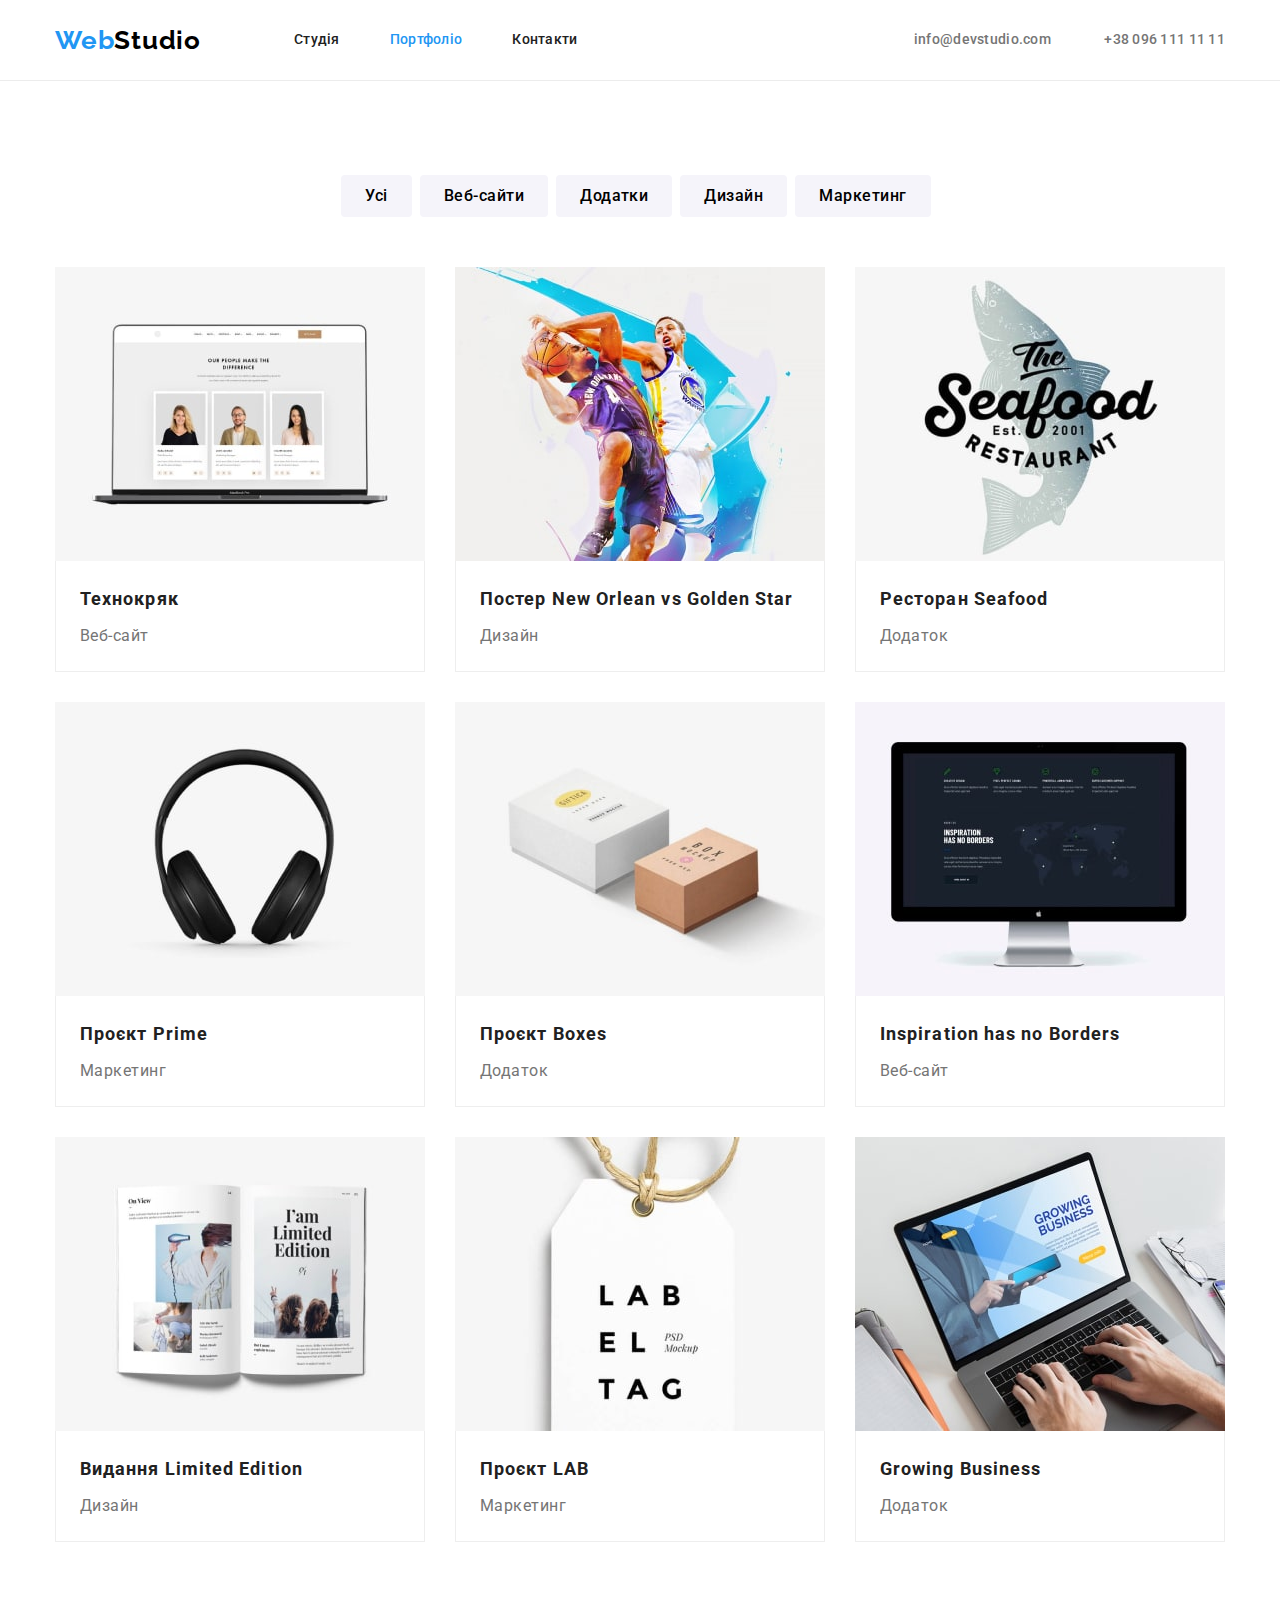
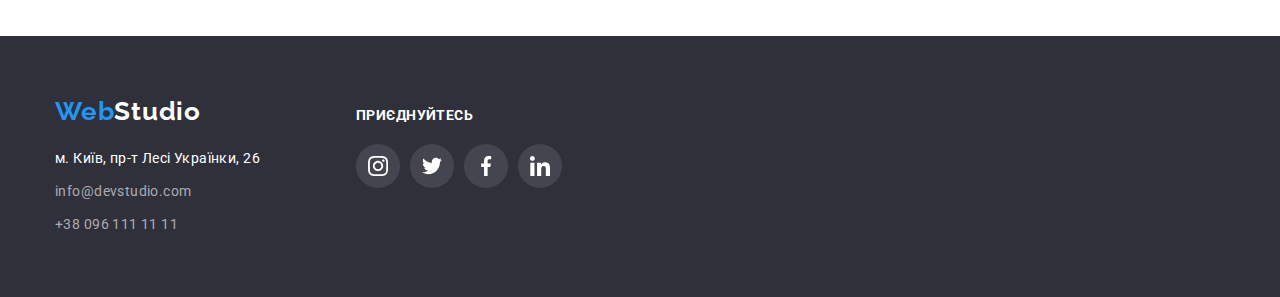
==== portfolio.html @ 275bec35 "new form icons" ====
<!DOCTYPE html>
<html lang="uk">

<head>
    <meta charset="UTF-8" />
    <meta http-equiv="X-UA-Compatible" content="IE=edge" />
    <meta name="viewport" content="width=device-width, initial-scale=1.0" />
    <title>WebStudio</title>
    <link rel="preconnect" href="https://fonts.googleapis.com">
    <link rel="preconnect" href="https://fonts.gstatic.com" crossorigin>
    <link
        href="https://fonts.googleapis.com/css2?family=Raleway:wght@700&family=Roboto:wght@400;500;700;900&display=swap"
        rel="stylesheet">
    <link rel="stylesheet"
        href="https://cdnjs.cloudflare.com/ajax/libs/modern-normalize/1.1.0/modern-normalize.min.css">
    <link rel="stylesheet" href="./css/styles.css">
</head>

<body>
    <header class="header">
        <div class="container main-div">
            <a class="logo" href="./index.html" lang="en"><span class="logo-color">Web</span>Studio</a>
            <nav class="menu">
                <ul class="menu-list list">
                    <li class="menu-list-item">
                        <a href="./index.html" class="menu-link link">Студія</a>
                    </li>
                    <li class="menu-list-item">
                        <a href="./portfolio.html" class="menu-link link current">Портфоліо</a>
                    </li>
                    <li class="menu-list-item">
                        <a href="" class="menu-link link">Контакти</a>
                    </li>
                </ul>
            </nav>
            <div class="contact">
                <a href="mailto:info@devstudio.com" class="contact-link link">info@devstudio.com</a>
                <a href="tel:+380961111111" class="contact-link link">+38 096 111 11 11</a>
            </div>
        </div>
    </header>
    <main>
        <section class="scrapbook section">
            <div class="button container">
                <ul class="button-list list">
                    <li><button class="button-text" type="button">Усі</button></li>
                    <li><button class="button-text" type="button">Веб-сайти</button></li>
                    <li><button class="button-text" type="button">Додатки</button></li>
                    <li><button class="button-text" type="button">Дизайн</button></li>
                    <li><button class="button-text" type="button">Маркетинг</button></li>
                </ul>
            </div>
            <div class="portfolio container">
                <ul class="portfolio-list list">
                    <li class="portfolio-card">
                        <a href="" class="portfolio-card-link link">
                            <img class="portfolio-card-img" src="./images/project-1-img.jpg" alt="Веб-сайт">
                            <div class="portfolio-card-info">
                                <h3 class="portfolio-card-title">Технокряк</h3>
                                <p class="portfolio-card-position">Веб-сайт</p>
                            </div>
                        </a>
                    </li>
                    <li class="portfolio-card">
                        <a href="" class="portfolio-card-link link">
                            <img class="portfolio-card-img" src="./images/project-2-img.jpg" alt="Дизайн">
                            <div class="portfolio-card-info">
                                <h3 class="portfolio-card-title">Постер New Orlean vs Golden Star</h3>
                                <p class="portfolio-card-position">Дизайн</p>
                            </div>
                        </a>
                    </li>
                    <li class="portfolio-card">
                        <a href="" class="portfolio-card-link link">
                            <img class="portfolio-card-img" src="./images/project-3-img.jpg" alt="Додаток">
                            <div class="portfolio-card-info">
                                <h3 class="portfolio-card-title">Ресторан Seafood</h3>
                                <p class="portfolio-card-position">Додаток</p>
                            </div>
                        </a>
                    </li>
                    <li class="portfolio-card">
                        <a href="" class="portfolio-card-link link">
                            <img class="portfolio-card-img" src="./images/project-4-img.jpg" alt="Маркетинг">
                            <div class="portfolio-card-info">
                                <h3 class="portfolio-card-title">Проєкт Prime</h3>
                                <p class="portfolio-card-position">Маркетинг</p>
                            </div>
                        </a>
                    </li>
                    <li class="portfolio-card">
                        <a href="" class="portfolio-card-link link">
                            <img class="portfolio-card-img" src="./images/project-5-img.jpg" alt="Додаток">
                            <div class="portfolio-card-info">
                                <h3 class="portfolio-card-title">Проєкт Boxes</h3>
                                <p class="portfolio-card-position">Додаток</p>
                            </div>
                        </a>
                    </li>
                    <li class="portfolio-card">
                        <a href="" class="portfolio-card-link link">
                            <img class="portfolio-card-img" src="./images/project-6-img.jpg" alt="Веб-сайт">
                            <div class="portfolio-card-info">
                                <h3 class="portfolio-card-title">Inspiration has no Borders</h3>
                                <p class="portfolio-card-position">Веб-сайт</p>
                            </div>
                        </a>
                    </li>
                    <li class="portfolio-card">
                        <a href="" class="portfolio-card-link link">
                            <img class="portfolio-card-img" src="./images/project-7-img.jpg" alt="Дизайн">
                            <div class="portfolio-card-info">
                                <h3 class="portfolio-card-title">Видання Limited Edition</h3>
                                <p class="portfolio-card-position">Дизайн</p>
                            </div>
                        </a>
                    </li>
                    <li class="portfolio-card">
                        <a href="" class="portfolio-card-link link">
                            <img class="portfolio-card-img" src="./images/project-8-img.jpg" alt="Маркетинг">
                            <div class="portfolio-card-info">
                                <h3 class="portfolio-card-title">Проєкт LAB</h3>
                                <p class="portfolio-card-position">Маркетинг</p>
                            </div>
                        </a>
                    </li>
                    <li class="portfolio-card">
                        <a href="" class="portfolio-card-link link">
                            <img class="portfolio-card-img" src="./images/project-9-img.jpg" alt="Додаток">
                            <div class="portfolio-card-info">
                                <h3 class="portfolio-card-title">Growing Business</h3>
                                <p class="portfolio-card-position">Додаток</p>
                            </div>
                        </a>
                    </li>
                </ul>
            </div>
        </section>
    </main>
    <footer class="footer">
        <div class="container footer-div">
            <div class="footer-contact">
                <a href="./index.html" class="logo logo-footer" lang="en"><span class="logo-color">Web</span>Studio</a>
                <address class="footer-address">
                    <a href="https://goo.gl/maps/b2vypRDXytgudbJT6" class="footer-map link">м. Київ, пр-т Лесі Українки,
                        26</a>
                    <a href="mailto:info@devstudio.com" class="footer-link link">info@devstudio.com</a>
                    <a href="tel:+380961111111" class="footer-link link">+38 096 111 11 11</a>
                </address>
            </div>
            <div class="footer-soc">
                <h3 class="footer-text">Приєднуйтесь</h3>
                <ul class="footer-soc-list list">
                    <li class="footer-soc-item">
                        <a class="footer-soc-link link" href="">
                            <svg class="footer-soc-icon" width="20" height="20">
                                <use href="./images/icons.svg#icon-instagram"></use>
                            </svg>
                        </a>
                    </li>
                    <li class="footer-soc-item">
                        <a class="footer-soc-link link" href="">
                            <svg class="footer-soc-icon" width="20" height="20">
                                <use href="./images/icons.svg#icon-twitter"></use>
                            </svg>
                        </a>
                    </li>
                    <li class="footer-soc-item">
                        <a class="footer-soc-link link" href="">
                            <svg class="footer-soc-icon" width="20" height="20">
                                <use href="./images/icons.svg#icon-facebook"></use>
                            </svg>
                        </a>
                    </li>
                    <li class="footer-soc-item">
                        <a class="footer-soc-link link" href="">
                            <svg class="footer-soc-icon" width="20" height="20">
                                <use href="./images/icons.svg#icon-linkedin"></use>
                            </svg>
                        </a>
                    </li>
                </ul>
            </div>
        </div>

    </footer>
</body>

</html>
---- css/styles.css ----
:root {
    --main-bg-color: #ffffff;
    --main-color: #212121;
    --main-focus: #2196f3;
    --secondery-color-text: #ffffff;
    --secondery-bg-color: #eeeeee;
    --secondery-color: #757575;
}

h1,
h2,
h3,
h4,
h5,
h6,
p {
    margin: 0;
}

ul,
ol {
    margin: 0;
    padding-left: 0;
}

img {
    display: block;
}

body {
    font-family: "Roboto", sans-serif;
    font-style: normal;
    border: 0;
    margin: 0;
    color: var(--main-color);
    background-color: var(--main-bg-color);
}

.list {
    padding: 0;
    margin: 0;
    list-style: none;
}

.link {
    text-decoration: none;
    color: var(--main-color);
}

.container {
    width: 1200px;
    padding: 0 15px;
    margin: 0 auto;
}

.header {
    border-bottom: 1px solid #ECECEC;
}

.main-div {
    display: flex;
    align-items: center;
    justify-content: flex-start;
}

.logo {
    font-family: "Raleway", sans-serif;
    font-weight: 700;
    font-size: 26px;
    line-height: 1.19;
    letter-spacing: 0.03em;
    text-decoration: none;
    color: #000000;
}

.logo-footer {
    color: var(--secondery-color-text);
}

.logo-color {
    color: var(--main-focus);
}

.menu {
    font-weight: 500;
    font-size: 14px;
    line-height: 1.14;
    letter-spacing: 0.02em;
}

.menu-list {
    display: flex;
    margin-left: 93px;
}

.menu-list-item:not(:last-child) {
    margin-right: 50px;
}

.menu-link {
    display: block;
    padding: 32px 0;
    color: var(--main-color);
}

.menu-list .current {
    color: var(--main-focus);
}

.menu-link:hover,
.menu-link:focus,
.contact-link:hover,
.contact-link:focus {
    color: var(--main-focus);
}

.contact {
    margin-left: auto;
    font-weight: 500;
    font-size: 14px;
    line-height: 1.14;
    letter-spacing: 0.02em;
}

.mail-icon,
.tel-icon {
    fill: var(--secondery-color);
    margin-right: 10px;
}

.mail-icon:hover,
.mail-icon:focus,
.tel-icon:hover,
.tel-icon:focus {
    fill: var(--main-focus);

}

.contact-link {
    color: var(--secondery-color);
}

.contact-link:first-child {
    margin-right: 50px;
}

.main {
    background: #C4C4C4;
    padding: 200px 0;
    background-color: var(--main-bg-color);
    background-image: linear-gradient(rgba(47, 48, 58, 0.4), rgba(47, 48, 58, 0.4)), url(../images/main-img.jpg);
    background-repeat: no-repeat;
    background-position: center;
    background-size: 1600px;
}

.main-text {
    text-align: center;
    text-transform: ;
    max-width: 696px;
    margin: 0 auto;
    font-weight: 900;
    font-size: 44px;
    line-height: 1.36;
    letter-spacing: 0.06em;
    text-transform: uppercase;
    color: var(--secondery-color-text);
    margin-bottom: 30px;
}

.order-btn {
    padding: 10px 32px;
    font-family: "Roboto", sans-serif;
    font-weight: 700;
    font-size: 16px;
    line-height: 1.88;
    letter-spacing: 0.06em;
    background-color: var(--main-focus);
    color: var(--secondery-color-text);
    box-shadow: 0px 4px 4px rgba(0, 0, 0, 0.15);
    border-radius: 4px;
    border-color: var(--main-focus);
    cursor: pointer;
    display: block;
    margin: 0 auto;
}

.section {
    padding: 94px 0;
}

.points.section {
    padding-bottom: 0;
}

.points-list {
    display: flex;
    justify-content: space-between;
}

.point-icon {
    background-color: #F5F4FA;
    border-radius: 4px;
    margin-bottom: 30px;
    padding: 25px 100px;
}

.point-item {
    width: calc((100%-30px*3)/4);
    margin-right: 30px;
}

.point-item:last-child {
    margin-right: 0;
}

.point-title {
    margin-bottom: 10px;
    font-weight: 700;
    font-size: 14px;
    line-height: 1.14;
    letter-spacing: 0.03em;
    text-transform: uppercase;
    color: var(--main-color);
}

.point-text {
    font-size: 14px;
    line-height: 1.71;
    letter-spacing: 0.03em;
    color: var(--secondery-color);
}

.team {
    background-color: #F5F4FA;
}

.work-title,
.team-title,
.clients-title {
    margin-bottom: 50px;
    text-align: center;
    font-weight: 700;
    font-size: 36px;
    line-height: 1.17;
    letter-spacing: 0.03em;
    color: var(--main-color);
}

.work-list {
    display: flex;
    justify-content: space-between;
}

.team-card {
    width: calc((100%-30px*3)/4);
    margin-right: 30px;
    background-color: var(--main-bg-color);
    box-shadow: 0px 1px 3px rgba(0, 0, 0, 0.12), 0px 1px 1px rgba(0, 0, 0, 0.14), 0px 2px 1px rgba(0, 0, 0, 0.2);
    border-radius: 0px 0px 4px 4px;
    text-align: center;
}

.team-card:last-child {
    margin-right: 0;
}

.team-card-info {
    padding: 30px;
}

.card-title,
.card-position {
    font-size: 16px;
    line-height: 1.19;
    letter-spacing: 0.03em;
}

.card-soc-list {
    display: flex;
    justify-content: center;
    gap: 10px;
}

.card-soc-link {
    width: 44px;
    height: 44px;
    border-radius: 50%;
    background-color: var(--main-bg-color);
    display: flex;
    align-items: center;
    justify-content: center;
}

.card-soc-icon,
.client-soc-icon {
    fill: var(--secondery-color);
}

.card-soc-link:hover,
.card-soc-link:focus {
    background-color: var(--main-focus);
}

.card-soc-link:hover .card-soc-icon,
.card-soc-link:focus .card-soc-icon {
    fill: var(--secondery-color-text);
}

.team-list {
    display: flex;
    justify-content: space-between;
}

.card-title {
    margin-bottom: 10px;
    font-weight: 500;
    color: var(--main-color);
}

.card-position {
    margin-bottom: 16px;
    color: var(--secondery-color);
}

.clients-list {
    display: flex;
    justify-content: space-between;
}

.client-card {
    padding: 16px 32px;
    width: calc((100%-30px*5)/6);
    margin-right: 30px;
    background-color: var(--main-bg-color);
    border: 1px solid #AFB1B8;
    border-radius: 4px;
    text-align: center;
    cursor: pointer;
}

.client-card:last-child {
    margin-right: 0;
}

.client-card:hover,
.client-card:focus {
    border-color: var(--main-focus);
}

.client-card:hover .client-soc-icon,
.client-card:focus .client-soc-icon {
    fill: var(--main-focus);
}

.footer {
    display: flex;
    padding: 60px 0;
    background-color: #2f303a;
}

.footer-div {
    display: flex;
    flex-direction: row;
}

.footer-contact {
    margin-right: 70px;
}

.footer-address {
    display: flex;
    flex-direction: column;
    width: 231px;
    font-style: normal;
    font-size: 14px;
    line-height: 1.71;
    letter-spacing: 0.03em;
    margin-top: 20px;
}

.footer-address>a {
    margin-bottom: 9px;
}

.footer-address>a:last-child {
    margin-bottom: 0;
}

.footer-map {
    color: var(--secondery-color-text);
}

.footer-link {
    color: rgba(255, 255, 255, 0.6);
}

.footer-text {
    display: flex;
    flex-direction: row;
    color: var(--secondery-color-text);
    font-size: 14px;
    line-height: 1.14;
    letter-spacing: 0.03em;
    text-transform: uppercase;
    margin-bottom: 20px;
}
.footer-soc{
    margin-top: 12px;
}

.footer-soc-list {
    display: flex;
    justify-content: center;
    gap: 10px;
}

.footer-soc-link {
    width: 44px;
    height: 44px;
    border-radius: 50%;
    background-color: rgba(255, 255, 255, 0.1);
    display: flex;
    align-items: center;
    justify-content: center;
}

.footer-soc-icon{
    fill: var(--secondery-color-text);
}

.footer-soc-link:hover{
    background-color: var(--main-focus)    ;
}
.footer-soc-link:hover .footer-soc-icon{
    background-color:var(--main-focus)
}

.button.container {
    padding-bottom: 50px;
}

.button-list {
    display: flex;
    justify-content: center;
}

.button-list>li {
    margin-right: 8px;
}

.button-text {
    padding: 6px 22px;
    font-family: "Roboto", sans-serif;
    font-weight: 500;
    font-size: 16px;
    line-height: 1.62;
    letter-spacing: 0.03em;
    background-color: #f5f4fa;
    cursor: pointer;
    border-color: transparent;
    border-radius: 4px;
}

.button-text:hover,
.button-text:focus {
    padding: 6px 25px;
    background-color: var(--main-focus);
    color: var(--secondery-color-text);
    box-shadow: 0px 3px 1px rgba(0, 0, 0, 0.1), 0px 1px 2px rgba(0, 0, 0, 0.08), 0px 2px 2px rgba(0, 0, 0, 0.12);
}

.portfolio-list {
    display: flex;
    justify-content: space-between;
    flex-wrap: wrap;
}

.portfolio-card {
    width: 370px;
    /* width: calc((100%-30px*2)/3); */
    background: var(--main-bg-color);

    margin-right: 30px;
    margin-bottom: 30px;
}

.portfolio-card:nth-child(3n) {
    margin-right: 0;
}

.portfolio-card:nth-last-child(-n+3) {
    margin-bottom: 0;
}

.portfolio-card-info {
    padding: 20px 24px;
    border-bottom: 1px solid #EEEEEE;
    border-right: 1px solid #EEEEEE;
    border-left: 1px solid #EEEEEE;
}

.portfolio-card-title {
    margin-bottom: 4px;
    font-weight: 700;
    font-size: 18px;
    line-height: 2;
    letter-spacing: 0.06em;
    color: var(--main-color);
}

.portfolio-card-position {
    font-size: 16px;
    line-height: 1.88;
    letter-spacing: 0.03em;
    color: var(--secondery-color);
}
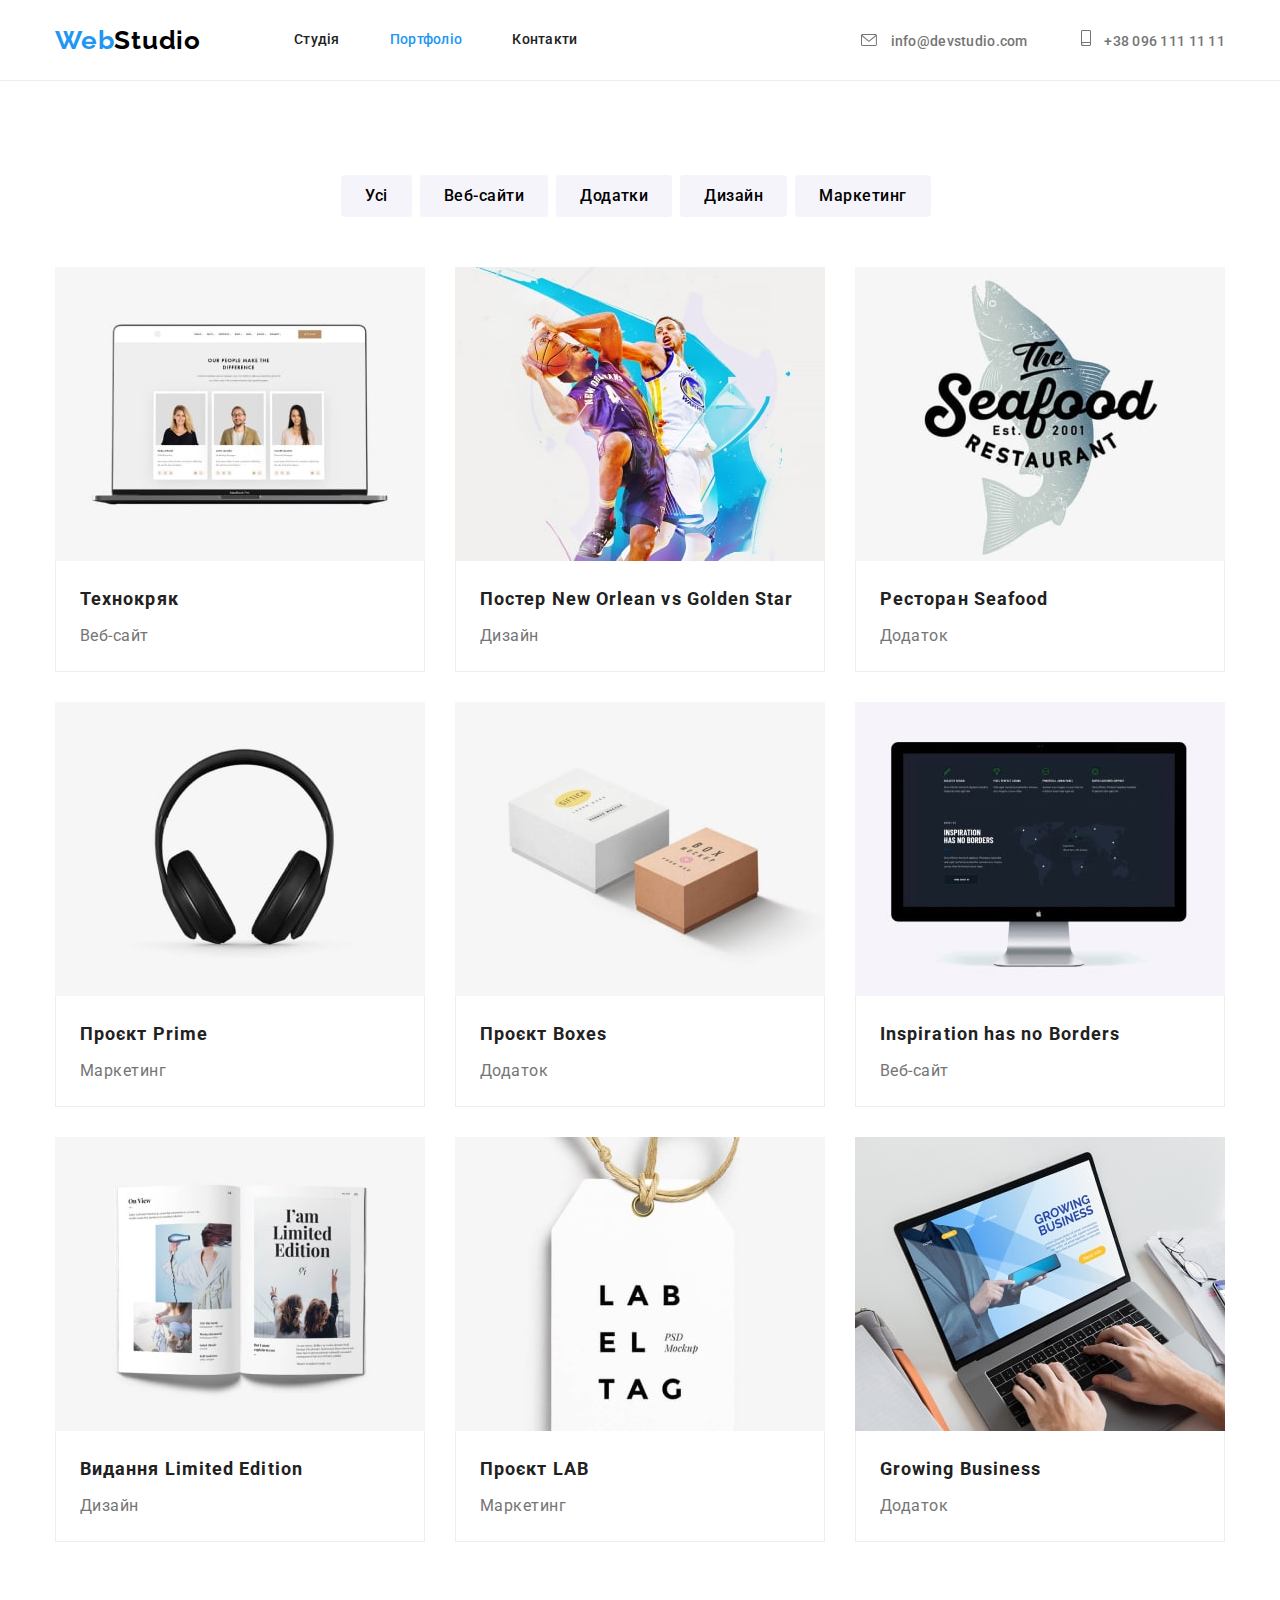
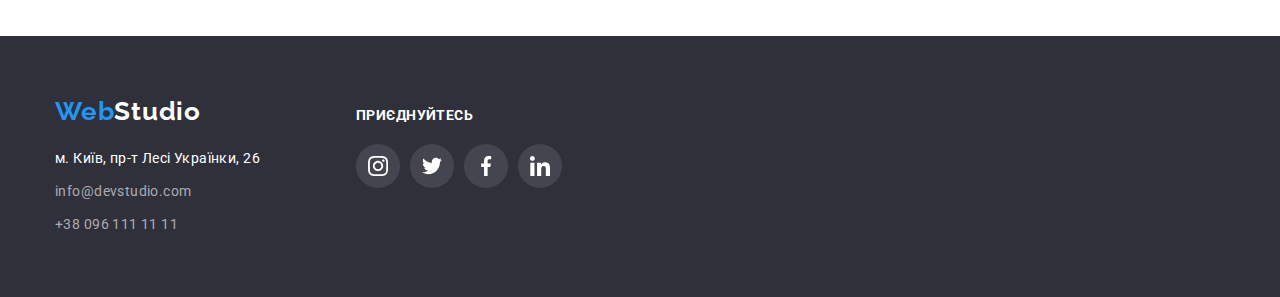
==== commit a231d221: "new border on card in hover, fix error" ====
--- a/portfolio.html
+++ b/portfolio.html
@@ -34,8 +34,16 @@
                 </ul>
             </nav>
             <div class="contact">
-                <a href="mailto:info@devstudio.com" class="contact-link link">info@devstudio.com</a>
-                <a href="tel:+380961111111" class="contact-link link">+38 096 111 11 11</a>
+                <a href="mailto:info@devstudio.com" class="contact-link link">
+                    <svg class="contact-icon" width="16" height="12">
+                        <use href="./images/icons.svg#icon-envelope"></use>
+                    </svg>
+                    info@devstudio.com</a>
+                <a href="tel:+380961111111" class="contact-link link">
+                    <svg class="contact-icon" width="10" height="16">
+                        <use href="./images/icons.svg#icon-smartphone"></use>
+                    </svg>
+                    +38 096 111 11 11</a>
             </div>
         </div>
     </header>
@@ -54,82 +62,100 @@
                 <ul class="portfolio-list list">
                     <li class="portfolio-card">
                         <a href="" class="portfolio-card-link link">
-                            <img class="portfolio-card-img" src="./images/project-1-img.jpg" alt="Веб-сайт">
-                            <div class="portfolio-card-info">
-                                <h3 class="portfolio-card-title">Технокряк</h3>
-                                <p class="portfolio-card-position">Веб-сайт</p>
-                            </div>
-                        </a>
-                    </li>
-                    <li class="portfolio-card">
-                        <a href="" class="portfolio-card-link link">
-                            <img class="portfolio-card-img" src="./images/project-2-img.jpg" alt="Дизайн">
-                            <div class="portfolio-card-info">
-                                <h3 class="portfolio-card-title">Постер New Orlean vs Golden Star</h3>
-                                <p class="portfolio-card-position">Дизайн</p>
-                            </div>
-                        </a>
-                    </li>
-                    <li class="portfolio-card">
-                        <a href="" class="portfolio-card-link link">
-                            <img class="portfolio-card-img" src="./images/project-3-img.jpg" alt="Додаток">
-                            <div class="portfolio-card-info">
-                                <h3 class="portfolio-card-title">Ресторан Seafood</h3>
-                                <p class="portfolio-card-position">Додаток</p>
-                            </div>
-                        </a>
-                    </li>
-                    <li class="portfolio-card">
-                        <a href="" class="portfolio-card-link link">
-                            <img class="portfolio-card-img" src="./images/project-4-img.jpg" alt="Маркетинг">
-                            <div class="portfolio-card-info">
-                                <h3 class="portfolio-card-title">Проєкт Prime</h3>
-                                <p class="portfolio-card-position">Маркетинг</p>
-                            </div>
-                        </a>
-                    </li>
-                    <li class="portfolio-card">
-                        <a href="" class="portfolio-card-link link">
-                            <img class="portfolio-card-img" src="./images/project-5-img.jpg" alt="Додаток">
-                            <div class="portfolio-card-info">
-                                <h3 class="portfolio-card-title">Проєкт Boxes</h3>
-                                <p class="portfolio-card-position">Додаток</p>
-                            </div>
-                        </a>
-                    </li>
-                    <li class="portfolio-card">
-                        <a href="" class="portfolio-card-link link">
-                            <img class="portfolio-card-img" src="./images/project-6-img.jpg" alt="Веб-сайт">
-                            <div class="portfolio-card-info">
-                                <h3 class="portfolio-card-title">Inspiration has no Borders</h3>
-                                <p class="portfolio-card-position">Веб-сайт</p>
-                            </div>
-                        </a>
-                    </li>
-                    <li class="portfolio-card">
-                        <a href="" class="portfolio-card-link link">
-                            <img class="portfolio-card-img" src="./images/project-7-img.jpg" alt="Дизайн">
-                            <div class="portfolio-card-info">
-                                <h3 class="portfolio-card-title">Видання Limited Edition</h3>
-                                <p class="portfolio-card-position">Дизайн</p>
-                            </div>
-                        </a>
-                    </li>
-                    <li class="portfolio-card">
-                        <a href="" class="portfolio-card-link link">
-                            <img class="portfolio-card-img" src="./images/project-8-img.jpg" alt="Маркетинг">
-                            <div class="portfolio-card-info">
-                                <h3 class="portfolio-card-title">Проєкт LAB</h3>
-                                <p class="portfolio-card-position">Маркетинг</p>
-                            </div>
-                        </a>
-                    </li>
-                    <li class="portfolio-card">
-                        <a href="" class="portfolio-card-link link">
-                            <img class="portfolio-card-img" src="./images/project-9-img.jpg" alt="Додаток">
-                            <div class="portfolio-card-info">
-                                <h3 class="portfolio-card-title">Growing Business</h3>
-                                <p class="portfolio-card-position">Додаток</p>
+                            <div class="portfolio-card-block">
+                                <img class="portfolio-card-img" src="./images/project-1-img.jpg" alt="Веб-сайт">
+                                <div class="portfolio-card-info">
+                                    <h3 class="portfolio-card-title">Технокряк</h3>
+                                    <p class="portfolio-card-position">Веб-сайт</p>
+                                </div>
+                            </div>
+                        </a>
+                    </li>
+                    <li class="portfolio-card">
+                        <a href="" class="portfolio-card-link link">
+                            <div class="portfolio-card-block">
+                                <img class="portfolio-card-img" src="./images/project-2-img.jpg" alt="Дизайн">
+                                <div class="portfolio-card-info">
+                                    <h3 class="portfolio-card-title">Постер New Orlean vs Golden Star</h3>
+                                    <p class="portfolio-card-position">Дизайн</p>
+                                </div>
+                            </div>
+                        </a>
+                    </li>
+                    <li class="portfolio-card">
+                        <a href="" class="portfolio-card-link link">
+                            <div class="portfolio-card-block">
+                                <img class="portfolio-card-img" src="./images/project-3-img.jpg" alt="Додаток">
+                                <div class="portfolio-card-info">
+                                    <h3 class="portfolio-card-title">Ресторан Seafood</h3>
+                                    <p class="portfolio-card-position">Додаток</p>
+                                </div>
+                            </div>
+                        </a>
+                    </li>
+                    <li class="portfolio-card">
+                        <a href="" class="portfolio-card-link link">
+                            <div class="portfolio-card-block">
+                                <img class="portfolio-card-img" src="./images/project-4-img.jpg" alt="Маркетинг">
+                                <div class="portfolio-card-info">
+                                    <h3 class="portfolio-card-title">Проєкт Prime</h3>
+                                    <p class="portfolio-card-position">Маркетинг</p>
+                                </div>
+                            </div>
+                        </a>
+                    </li>
+                    <li class="portfolio-card">
+                        <a href="" class="portfolio-card-link link">
+                            <div class="portfolio-card-block">
+                                <img class="portfolio-card-img" src="./images/project-5-img.jpg" alt="Додаток">
+                                <div class="portfolio-card-info">
+                                    <h3 class="portfolio-card-title">Проєкт Boxes</h3>
+                                    <p class="portfolio-card-position">Додаток</p>
+                                </div>
+                            </div>
+                        </a>
+                    </li>
+                    <li class="portfolio-card">
+                        <a href="" class="portfolio-card-link link">
+                            <div class="portfolio-card-block">
+                                <img class="portfolio-card-img" src="./images/project-6-img.jpg" alt="Веб-сайт">
+                                <div class="portfolio-card-info">
+                                    <h3 class="portfolio-card-title">Inspiration has no Borders</h3>
+                                    <p class="portfolio-card-position">Веб-сайт</p>
+                                </div>
+                            </div>
+                        </a>
+                    </li>
+                    <li class="portfolio-card">
+                        <a href="" class="portfolio-card-link link">
+                            <div class="portfolio-card-block">
+                                <img class="portfolio-card-img" src="./images/project-7-img.jpg" alt="Дизайн">
+                                <div class="portfolio-card-info">
+                                    <h3 class="portfolio-card-title">Видання Limited Edition</h3>
+                                    <p class="portfolio-card-position">Дизайн</p>
+                                </div>
+                            </div>
+                        </a>
+                    </li>
+                    <li class="portfolio-card">
+                        <a href="" class="portfolio-card-link link">
+                            <div class="portfolio-card-block">
+                                <img class="portfolio-card-img" src="./images/project-8-img.jpg" alt="Маркетинг">
+                                <div class="portfolio-card-info">
+                                    <h3 class="portfolio-card-title">Проєкт LAB</h3>
+                                    <p class="portfolio-card-position">Маркетинг</p>
+                                </div>
+                            </div>
+                        </a>
+                    </li>
+                    <li class="portfolio-card">
+                        <a href="" class="portfolio-card-link link">
+                            <div class="portfolio-card-block">
+                                <img class="portfolio-card-img" src="./images/project-9-img.jpg" alt="Додаток">
+                                <div class="portfolio-card-info">
+                                    <h3 class="portfolio-card-title">Growing Business</h3>
+                                    <p class="portfolio-card-position">Додаток</p>
+                                </div>
                             </div>
                         </a>
                     </li>
--- a/css/styles.css
+++ b/css/styles.css
@@ -122,18 +122,19 @@
     letter-spacing: 0.02em;
 }
 
-.mail-icon,
-.tel-icon {
+.contact-icon {
     fill: var(--secondery-color);
     margin-right: 10px;
 }
 
-.mail-icon:hover,
-.mail-icon:focus,
-.tel-icon:hover,
-.tel-icon:focus {
+.contact-icon:hover,
+.contact-icon:focus {
     fill: var(--main-focus);
-
+}
+
+.contact-link:hover .contact-icon,
+.contact-link:focus .contact-icon{
+    fill: var(--main-focus);
 }
 
 .contact-link {
@@ -405,7 +406,8 @@
     text-transform: uppercase;
     margin-bottom: 20px;
 }
-.footer-soc{
+
+.footer-soc {
     margin-top: 12px;
 }
 
@@ -425,15 +427,18 @@
     justify-content: center;
 }
 
-.footer-soc-icon{
+.footer-soc-icon {
     fill: var(--secondery-color-text);
 }
 
-.footer-soc-link:hover{
-    background-color: var(--main-focus)    ;
-}
-.footer-soc-link:hover .footer-soc-icon{
-    background-color:var(--main-focus)
+.footer-soc-link:hover,
+.footer-soc-link:focus {
+    background-color: var(--main-focus);
+}
+
+.footer-soc-link:hover .footer-soc-icon,
+.footer-soc-link:focus .footer-soc-icon {
+    background-color: var(--main-focus)
 }
 
 .button.container {
@@ -480,7 +485,6 @@
     width: 370px;
     /* width: calc((100%-30px*2)/3); */
     background: var(--main-bg-color);
-
     margin-right: 30px;
     margin-bottom: 30px;
 }
@@ -491,6 +495,11 @@
 
 .portfolio-card:nth-last-child(-n+3) {
     margin-bottom: 0;
+}
+
+.portfolio-card-block:hover,
+.portfolio-card-block:focus {
+    box-shadow: 0px 1px 1px rgba(0, 0, 0, 0.12), 0px 4px 4px rgba(0, 0, 0, 0.06), 1px 4px 6px rgba(0, 0, 0, 0.16);
 }
 
 .portfolio-card-info {
